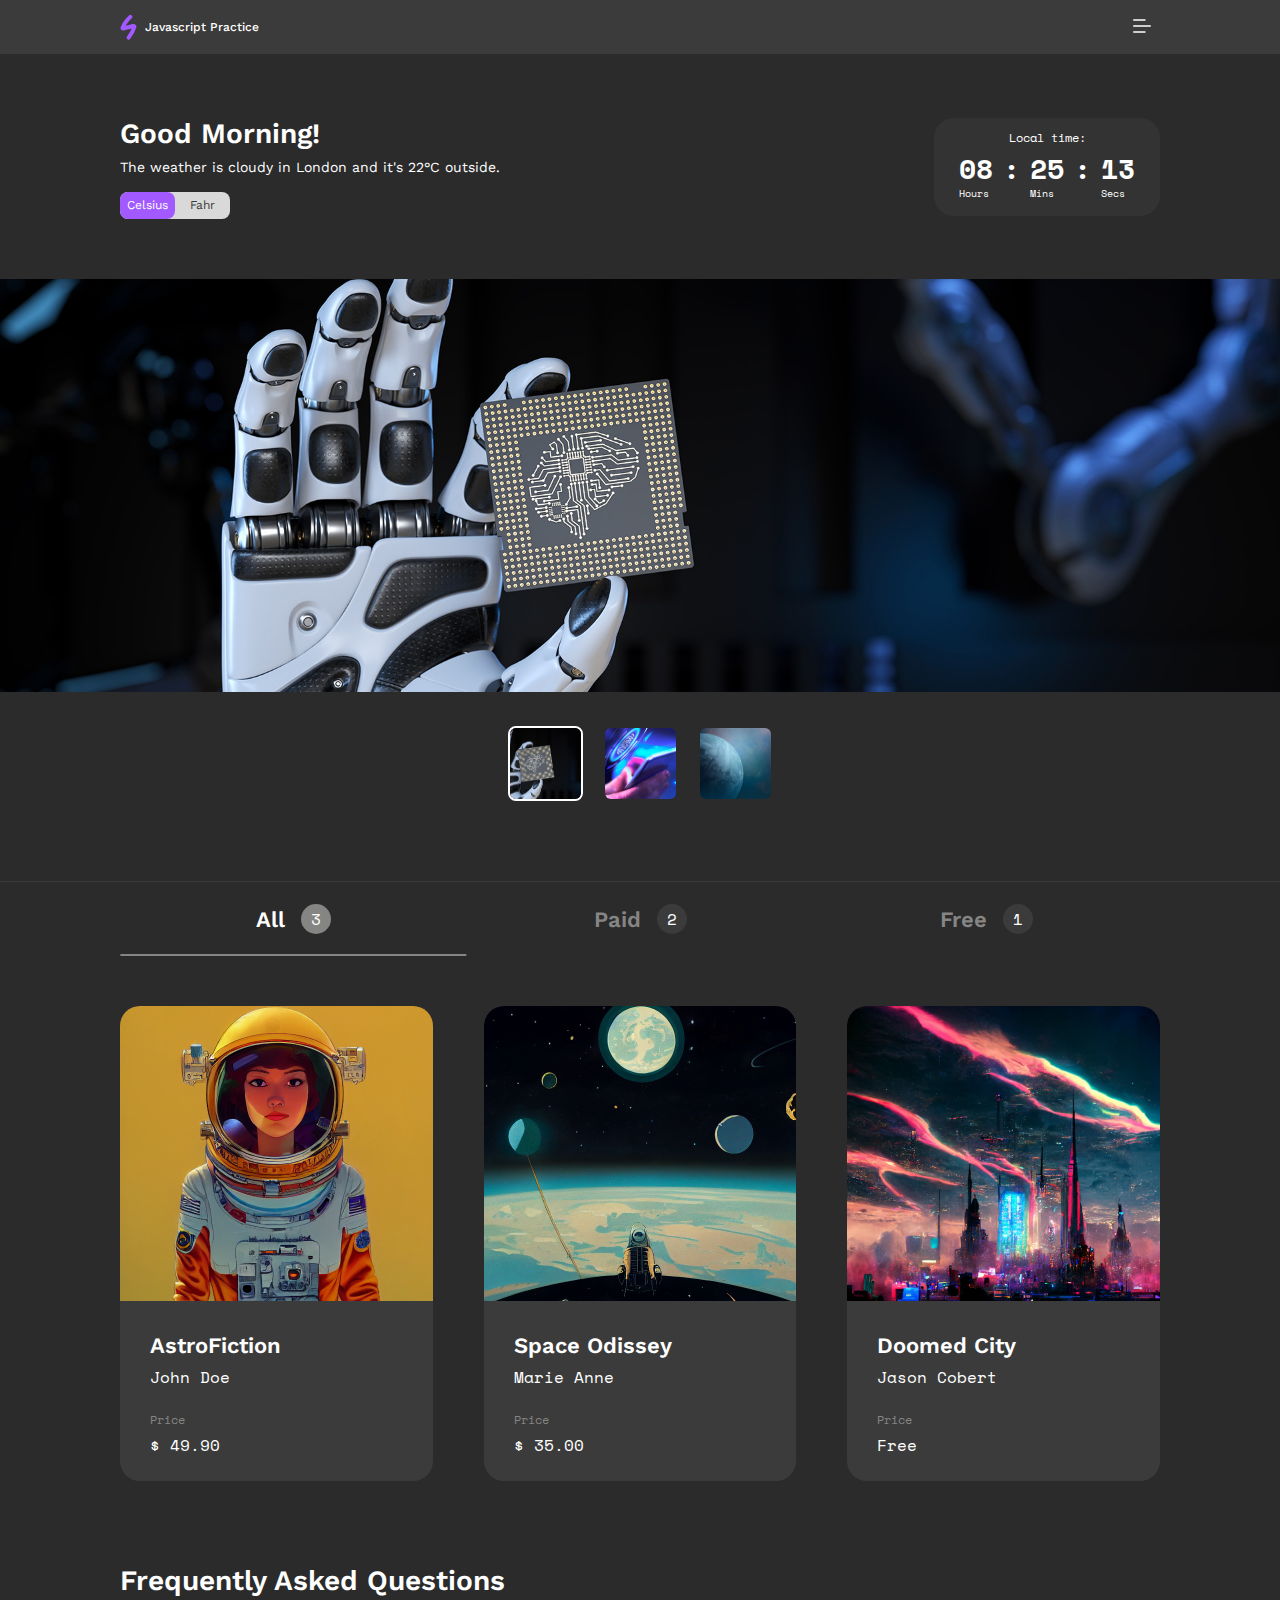
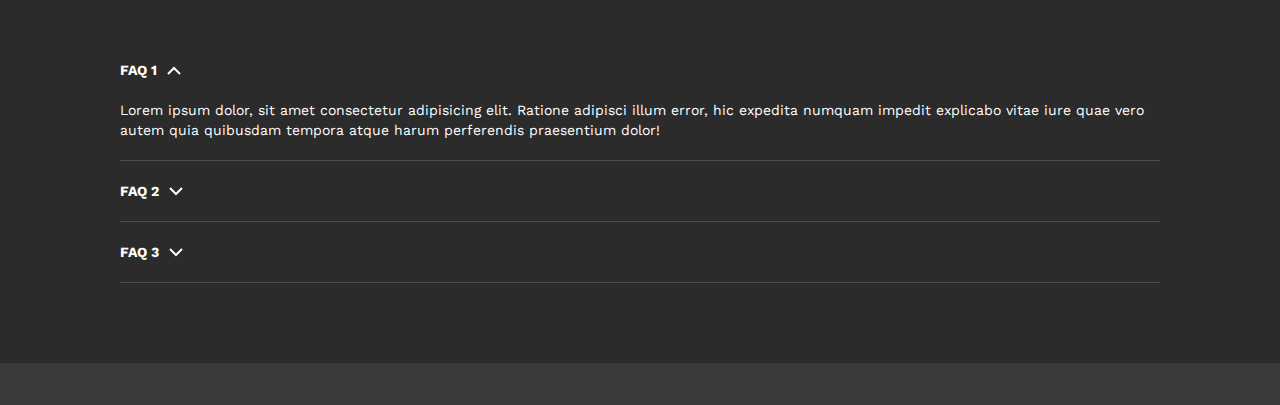
==== index.html @ d3bd20b4 "First commit only with layout code" ====
<!DOCTYPE html>
<html lang="en">
  <head>
    <meta charset="UTF-8" />
    <meta http-equiv="X-UA-Compatible" content="IE=edge" />
    <meta name="viewport" content="width=device-width, initial-scale=1.0" />
    <title>Javascript Practice </title>
    <link rel="stylesheet" href="./main.css" />
    <link rel="preconnect" href="https://fonts.googleapis.com" />
    <link rel="preconnect" href="https://fonts.gstatic.com" crossorigin />
    <link
      href="https://fonts.googleapis.com/css2?family=Space+Mono:ital,wght@0,400;0,700;1,400;1,700&family=Work+Sans:ital,wght@0,100;0,200;0,300;0,400;0,500;0,600;0,700;0,800;0,900;1,100;1,200;1,300;1,400;1,500;1,600;1,700;1,800;1,900&display=swap"
      rel="stylesheet"
    />
  </head>

  <body>
    <header>
      <nav class="container">
        <div class="nav-left-side">
          <svg
            width="17"
            height="26"
            viewBox="0 0 17 26"
            fill="none"
            xmlns="http://www.w3.org/2000/svg"
          >
            <path
              d="M10.309 2.90741C10.309 2.90741 4.29997 8.73841 2.526 13.9214C2.40313 14.2804 2.73267 14.6124 3.10045 14.5192L13.2394 11.9481C13.9358 11.7715 14.5723 12.3638 14.368 13.0525C12.9552 17.8149 8.62911 23.5897 8.62911 23.5897"
              stroke="#A259FF"
              stroke-width="4"
              stroke-linecap="round"
              stroke-linejoin="round"
            />
          </svg>
          <a href="/">Javascript Practice</a>
        </div>

        <button id="open-nav-menu">
          <svg
            width="24"
            height="24"
            viewBox="0 0 24 24"
            fill="none"
            xmlns="http://www.w3.org/2000/svg"
          >
            <path
              fill-rule="evenodd"
              clip-rule="evenodd"
              d="M3 12C3 11.5858 3.33579 11.25 3.75 11.25H20.25C20.6642 11.25 21 11.5858 21 12C21 12.4142 20.6642 12.75 20.25 12.75H3.75C3.33579 12.75 3 12.4142 3 12Z"
              fill="white"
            />
            <path
              fill-rule="evenodd"
              clip-rule="evenodd"
              d="M3 6C3 5.58579 3.33579 5.25 3.75 5.25H15C15.4142 5.25 15.75 5.58579 15.75 6C15.75 6.41421 15.4142 6.75 15 6.75H3.75C3.33579 6.75 3 6.41421 3 6Z"
              fill="white"
            />
            <path
              fill-rule="evenodd"
              clip-rule="evenodd"
              d="M3 18C3 17.5858 3.33579 17.25 3.75 17.25H15C15.4142 17.25 15.75 17.5858 15.75 18C15.75 18.4142 15.4142 18.75 15 18.75H3.75C3.33579 18.75 3 18.4142 3 18Z"
              fill="white"
            />
          </svg>
        </button>

        <div class="wrapper">
          <ul>
            <li>
              <button id="close-nav-menu">
                <svg
                  width="47"
                  height="47"
                  viewBox="0 0 47 47"
                  fill="none"
                  xmlns="http://www.w3.org/2000/svg"
                >
                  <path
                    d="M11.7505 11.7495L35.2505 35.2495"
                    stroke="#A259FF"
                    stroke-width="6"
                  />
                  <path
                    d="M35.2502 11.7502L11.7502 35.2502"
                    stroke="#A259FF"
                    stroke-width="6"
                  />
                </svg>
              </button>
            </li>
            <li><a href="#home">Home</a></li>
            <li><a href="#gallery">Gallery</a></li>
            <li><a href="#products">Products</a></li>
            <li><a href="#faqs">FAQs</a></li>
            <li class="socials">
              <p>Join our community</p>

              <div>
                <a href="#">
                  <img
                    src="./assets/socials/DiscordLogo.png"
                    alt="Discord logo"
                  />
                </a>
                <a href="#">
                  <img
                    src="./assets/socials/YoutubeLogo.png"
                    alt="Youtube logo"
                  />
                </a>
                <a href="#">
                  <img
                    src="./assets/socials/TwitterLogo.png"
                    alt="Twitter logo"
                  />
                </a>
                <a href="#">
                  <img
                    src="./assets/socials/InstagramLogo.png"
                    alt="Instagram logo"
                  />
                </a>
              </div>
            </li>
          </ul>
        </div>
      </nav>
    </header>

    <main>
      <section id="home" class="container greeting-section">
        <div class="left-side">
          <h1 id="greeting">Good Morning!</h1>
          <p id="weather">The weather is cloudy in London and it's 22°C outside. </p>
          <div class="weather-group">
            <input
              type="radio"
              checked="true"
              id="celsius"
              name="temperature"
            />
            <label for="celsius">Celsius</label>
            <input type="radio" id="fahr" name="temperature" />
            <label for="fahr">Fahr</label>
          </div>
        </div>

        <div class="right-side">
          <p>Local time:</p>
          <div class="local-time">
            <div class="time-holder">
              <span data-time="hours" class="time-number">08</span>
              <span class="time-letter">Hours</span>
            </div>
            <span class="time-divider">:</span>
            <div class="time-holder">
              <span data-time="minutes" class="time-number">25</span>
              <span class="time-letter">mins</span>
            </div>
            <span class="time-divider">:</span>
            <div class="time-holder">
              <span data-time="seconds" class="time-number">13</span>
              <span class="time-letter">secs</span>
            </div>
          </div>
        </div>
      </section>

      <section id="gallery" class="gallery-section">
        <img src="/assets/gallery/image1.jpg" alt="image 1" />

        <div class="thumbnails">
          <img src="./assets/gallery/image1.jpg" alt="Thumbnail Image 1" data-array-index="0" data-selected="true">
          <img src="./assets/gallery/image2.jpg" alt="Thumbnail Image 2" data-array-index="1" data-selected="false">
          <img src="./assets/gallery/image3.jpg" alt="Thumbnail Image 3" data-array-index="2" data-selected="false">
        </div>
      </section>

      <section id="products" class="container products-section">
        <div class="products-filter">
          <input type="radio" checked="true" id="all" name="products" />
          <label for="all">
            All
            <span class="product-amount">3</span>
          </label>
          <input type="radio" id="paid" name="products" />
          <label for="paid">
            Paid
            <span class="product-amount">2</span>
          </label>
          <input type="radio" id="free" name="products" />
          <label for="free">
            Free
            <span class="product-amount">1</span>
          </label>

          <span class="glider"></span>
        </div>

        <div class="products-area">
          <div class="product-item">
             <img src="./assets/products/img6.png" alt="AstroFiction">
             <div class="product-details">
                <h3 class="product-title">AstroFiction</h3>
                <p class="product-author">John Doe</p>
                <p class="price-title">Price</p>
                <p class="product-price">$ 49.90</p>
             </div>
          </div>
          <div class="product-item">
             <img src="./assets/products/img1.png" alt="Space Odissey">
             <div class="product-details">
                <h3 class="product-title">Space Odissey</h3>
                <p class="product-author">Marie Anne</p>
                <p class="price-title">Price</p>
                <p class="product-price">$ 35.00</p>
             </div>
          </div>
          <div class="product-item">
             <img src="./assets/products/img2.png" alt="Doomed City">
             <div class="product-details">
                <h3 class="product-title">Doomed City</h3>
                <p class="product-author">Jason Cobert</p>
                <p class="price-title">Price</p>
                <p class="product-price">Free</p>
             </div>
          </div>
          
       </div>

      </section>

      <section id="faqs" class="container faqs-section">
        <h3>Frequently Asked Questions</h3>

        <details open>
          <summary>FAQ 1</summary>

          <p>
            Lorem ipsum dolor, sit amet consectetur adipisicing elit. Ratione
            adipisci illum error, hic expedita numquam impedit explicabo vitae
            iure quae vero autem quia quibusdam tempora atque harum perferendis
            praesentium dolor!
          </p>
        </details>

        <details>
          <summary>FAQ 2</summary>

          <p>
            Consequuntur earum pariatur dolorem repellat temporibus ducimus sunt
            suscipit repudiandae cupiditate in accusantium recusandae tempora
            sint eligendi, perferendis aspernatur architecto voluptas laborum
            adipisci neque voluptates consequatur.
          </p>
        </details>

        <details>
          <summary>FAQ 3</summary>

          <p>
            Consequuntur earum pariatur dolorem repellat temporibus ducimus sunt
            suscipit repudiandae cupiditate in accusantium recusandae tempora
            sint eligendi, perferendis aspernatur architecto voluptas laborum
            adipisci neque voluptates consequatur.
          </p>
        </details>
      </section>
    </main>

    <footer></footer>

  </body>
</html>
---- main.css ----
:root {
  --background-color: #2b2b2b;
  --light-background-color: #3b3b3b;
  --gray-color: #cccccc;
  --dark-gray-color: #858584;
}
html {
  box-sizing: border-box;
  font-size: 16px;
  background: var(--background-color);
  color: white;
  font-family: "Work Sans", sans-serif;
  scroll-behavior: smooth;
}
*,
*:before,
*:after {
  box-sizing: inherit;
}
body,
h1,
h2,
h3,
h4,
h5,
h6,
p,
ol,
ul {
  margin: 0;
  padding: 0;
  font-weight: normal;
}
ol,
ul {
  list-style: none;
}
img {
  max-width: 100%;
  height: auto;
}
button {
  background: none;
  border: none;
  outline: none;
  cursor: pointer;
}
a {
  text-decoration: none;
  color: inherit;
}
.container {
  max-width: 1200px;
  margin: 0 auto;
  padding: 0 20px;
}
@media (min-width: 768px) {
  .container {
    padding: 0 40px;
  }
}
@media (min-width: 1024px) {
  .container {
    padding: 0 60px;
  }
}
@media (min-width: 1280px) {
  .container {
    padding: 0 80px;
  }
}
@media (min-width: 1440px) {
  .container {
    padding: 0 100px;
  }
}
header {
  background: var(--light-background-color);
}
header nav {
  height: 54px;
  display: flex;
  justify-content: space-between;
  align-items: center;
}
header nav .nav-left-side {
  display: flex;
  align-items: center;
}
header nav .nav-left-side a {
  margin-left: 8px;
  font-style: normal;
  font-weight: 500;
  font-size: 12px;
  line-height: 17px;
  text-transform: capitalize;
}
header nav .nav-right-side input[type="checkbox"] {
  display: none;
}
header nav .nav-right-side label {
  cursor: pointer;
}
header nav .wrapper {
  position: fixed;
  top: 0;
  /*left: -100%;*/
  right: -100%;
  height: 100%;
  width: 100%;
  background: var(--background-color);
  transition: all 0.6s ease-in-out;
  display: flex;
  justify-content: center;
  align-items: flex-start;
  padding: 90px 0;
  text-align: center;
  z-index: 999;
}
header nav .wrapper.nav-open {
  right: 0;
}
header nav .wrapper ul li + li {
  margin-top: 60px;
}
header nav .wrapper ul li a {
  font-style: normal;
  font-weight: 400;
  font-size: 32px;
  line-height: 22px;
}
header nav .wrapper ul li.socials p {
  color: var(--gray-color);
  font-style: normal;
  font-weight: 400;
  font-size: 16px;
  line-height: 22px;
  margin-bottom: 20px;
}
main .greeting-section {
  padding-block: 60px;
  display: flex;
  justify-content: space-between;
  align-items: center;
}
@media (max-width: 767px) {
  main .greeting-section {
    flex-direction: column;
  }
}
main .greeting-section .left-side h1 {
  font-style: normal;
  font-weight: 600;
  font-size: 28px;
  line-height: 39px;
  text-transform: capitalize;
}
main .greeting-section .left-side p {
  font-style: normal;
  font-weight: 400;
  font-size: 14px;
  line-height: 20px;
  margin-top: 4px;
}
main .greeting-section .left-side .weather-group {
  background: #d9d9d9;
  border-radius: 8px;
  width: fit-content;
  margin-top: 15px;
  display: flex;
}
main .greeting-section .left-side .weather-group input[type="radio"] {
  position: absolute;
  visibility: hidden;
  display: none;
}
main
  .greeting-section
  .left-side
  .weather-group
  input[type="radio"]:checked
  + label {
  color: #ffffff;
  background: #a259ff;
  border-radius: 8px;
}
main .greeting-section .left-side .weather-group label {
  font-style: normal;
  font-weight: 400;
  font-size: 12px;
  line-height: 17px;
  color: var(--light-background-color);
  text-transform: capitalize;
  padding: 5px;
  width: 55px;
  text-align: center;
  cursor: pointer;
}
main .greeting-section .right-side {
  background: #333333;
  border-radius: 20px;
  padding: 13px 25px 17px;
  display: flex;
  align-items: center;
  justify-content: center;
  flex-direction: column;
}
@media (max-width: 767px) {
  main .greeting-section .right-side {
    margin-top: 20px;
    width: 100%;
  }
}
main .greeting-section .right-side p {
  font-family: "Space Mono";
  font-style: normal;
  font-weight: 400;
  font-size: 12px;
  line-height: 13px;
  margin-bottom: 5px;
}
main .greeting-section .right-side .local-time {
  display: flex;
}
main .greeting-section .right-side .local-time .time-divider,
main .greeting-section .right-side .local-time .time-holder .time-number {
  font-family: "Space Mono";
  font-style: normal;
  font-weight: 700;
  font-size: 28px;
  line-height: 39px;
}
main .greeting-section .right-side .local-time .time-divider {
  margin-inline: 10px;
}
main .greeting-section .right-side .local-time .time-holder {
  display: flex;
  flex-direction: column;
  justify-content: center;
  align-items: flex-start;
}
main .greeting-section .right-side .local-time .time-holder .time-letter {
  font-family: "Space Mono";
  font-style: normal;
  font-weight: 400;
  font-size: 10px;
  line-height: 11px;
  text-transform: capitalize;
}
main .gallery-section {
  padding-bottom: 80px;
  border-bottom: 1px solid var(--light-background-color);
}
main .gallery-section > img {
  width: 100%;
  height: 100%;
  object-fit: cover;
}
main .gallery-section .thumbnails {
  margin-top: 30px;
  display: flex;
  justify-content: center;
  align-items: center;
}
main .gallery-section .thumbnails img {
  width: 75px;
  height: 75px;
  object-fit: cover;
  border-radius: 8px;
  border: 2px solid transparent;
  cursor: pointer;
}
main .gallery-section .thumbnails img[data-selected="true"] {
  border: 2px solid #ffffff;
}
main .gallery-section .thumbnails img + img {
  margin-left: 20px;
}
main .products-section {
  margin-bottom: 80px;
  margin-top: 10px;
}
main .products-section .products-filter {
  display: flex;
  justify-content: center;
  align-items: center;
  position: relative;
}
main .products-section .products-filter input[id="all"]:checked ~ .glider {
  transform: translateX(-100%);
}
main .products-section .products-filter input[id="paid"]:checked ~ .glider {
  transform: translateX(0%);
}
main .products-section .products-filter input[id="free"]:checked ~ .glider {
  transform: translateX(100%);
}
main .products-section .products-filter .glider {
  position: absolute;
  display: flex;
  height: 2px;
  width: calc(100% / 3);
  background-color: var(--dark-gray-color);
  z-index: 1;
  transition: 0.25s ease-out;
  bottom: -10px;
}
main .products-section .products-filter input[type="radio"] {
  position: absolute;
  visibility: hidden;
  display: none;
}
main .products-section .products-filter input[type="radio"]:checked + label {
  color: #ffffff;
}
main
  .products-section
  .products-filter
  input[type="radio"]:checked
  + label
  > .product-amount {
  background: var(--dark-gray-color);
}
main .products-section .products-filter label {
  display: flex;
  align-items: center;
  justify-content: center;
  height: 54px;
  width: calc(100% / 3);
  cursor: pointer;
  font-style: normal;
  font-weight: 600;
  font-size: 22px;
  line-height: 31px;
  transition: color 0.15s ease-in;
  color: var(--dark-gray-color);
}
main .products-section .products-filter label .product-amount {
  font-family: "Space Mono";
  font-style: normal;
  font-weight: 400;
  font-size: 16px;
  line-height: 22px;
  color: #fff;
  background: var(--light-background-color);
  border-radius: 20px;
  width: 30px;
  height: 30px;
  display: flex;
  align-items: center;
  justify-content: center;
  margin-left: 16px;
}
main .products-section .products-area {
  margin-top: 60px;
  display: grid;
  grid-template-columns: repeat(3, 1fr);
  row-gap: 35px;
  column-gap: 51px;
}
@media (max-width: 767px) {
  main .products-section .products-area {
    grid-template-columns: repeat(2, 1fr);
  }
}
@media (max-width: 575px) {
  main .products-section .products-area {
    grid-template-columns: repeat(1, 1fr);
  }
}
main .products-section .products-area .product-item {
  background: var(--light-background-color);
  border-radius: 20px;
  cursor: pointer;
}
main .products-section .products-area .product-item img {
  width: 100%;
  height: 295px;
  object-fit: cover;
  border-radius: 20px 20px 0 0;
}
main .products-section .products-area .product-item .product-details {
  padding: 25px 30px;
}
main
  .products-section
  .products-area
  .product-item
  .product-details
  .product-title {
  font-style: normal;
  font-weight: 600;
  font-size: 22px;
  line-height: 31px;
}
main
  .products-section
  .products-area
  .product-item
  .product-details
  .product-author {
  margin-top: 5px;
  font-family: "Space Mono";
  font-style: normal;
  font-weight: 400;
  font-size: 16px;
  line-height: 22px;
}
main
  .products-section
  .products-area
  .product-item
  .product-details
  .price-title {
  font-family: "Space Mono";
  font-style: normal;
  font-weight: 400;
  font-size: 12px;
  line-height: 13px;
  color: var(--dark-gray-color);
  margin-top: 25px;
}
main
  .products-section
  .products-area
  .product-item
  .product-details
  .product-price {
  font-family: "Space Mono";
  font-style: normal;
  font-weight: 400;
  font-size: 16px;
  line-height: 22px;
  margin-top: 8px;
}
main .faqs-section {
  margin-bottom: 80px;
}
main .faqs-section h3 {
  font-style: normal;
  font-weight: 600;
  font-size: 28px;
  line-height: 39px;
  margin-bottom: 40px;
}
main .faqs-section details {
  border-bottom: 1px solid #4e4e4e;
}
main .faqs-section details[open] {
  padding-bottom: 20px;
}
main .faqs-section details[open] summary::after {
  content: url("data:image/svg+xml,<svg width='14' height='9' viewBox='0 0 14 9' fill='none' xmlns='http://www.w3.org/2000/svg'><path d='M1 8L7 2L13 8' stroke='white' stroke-width='2'/></svg>");
}
main .faqs-section details summary {
  padding: 20px 0;
  font-style: normal;
  font-weight: 700;
  font-size: 14px;
  line-height: 20px;
  width: 100%;
  cursor: pointer;
  list-style: none;
}
main .faqs-section details summary::-webkit-details-marker,
main .faqs-section details summary::marker {
  display: none;
}
main .faqs-section details summary::after {
  content: url("data:image/svg+xml,<svg width='14' height='9' viewBox='0 0 14 9' fill='none' xmlns='http://www.w3.org/2000/svg'><path d='M13 1L7 7L1 1' stroke='white' stroke-width='2'/></svg>");
  margin-left: 10px;
}
main .faqs-section details p {
  font-style: normal;
  font-weight: 400;
  font-size: 14px;
  line-height: 20px;
}
footer {
  padding: 21px;
  color: var(--gray-color);
  font-style: normal;
  font-weight: 400;
  font-size: 12px;
  line-height: 13px;
  text-align: center;
  width: 100%;
  background-color: var(--light-background-color);
}
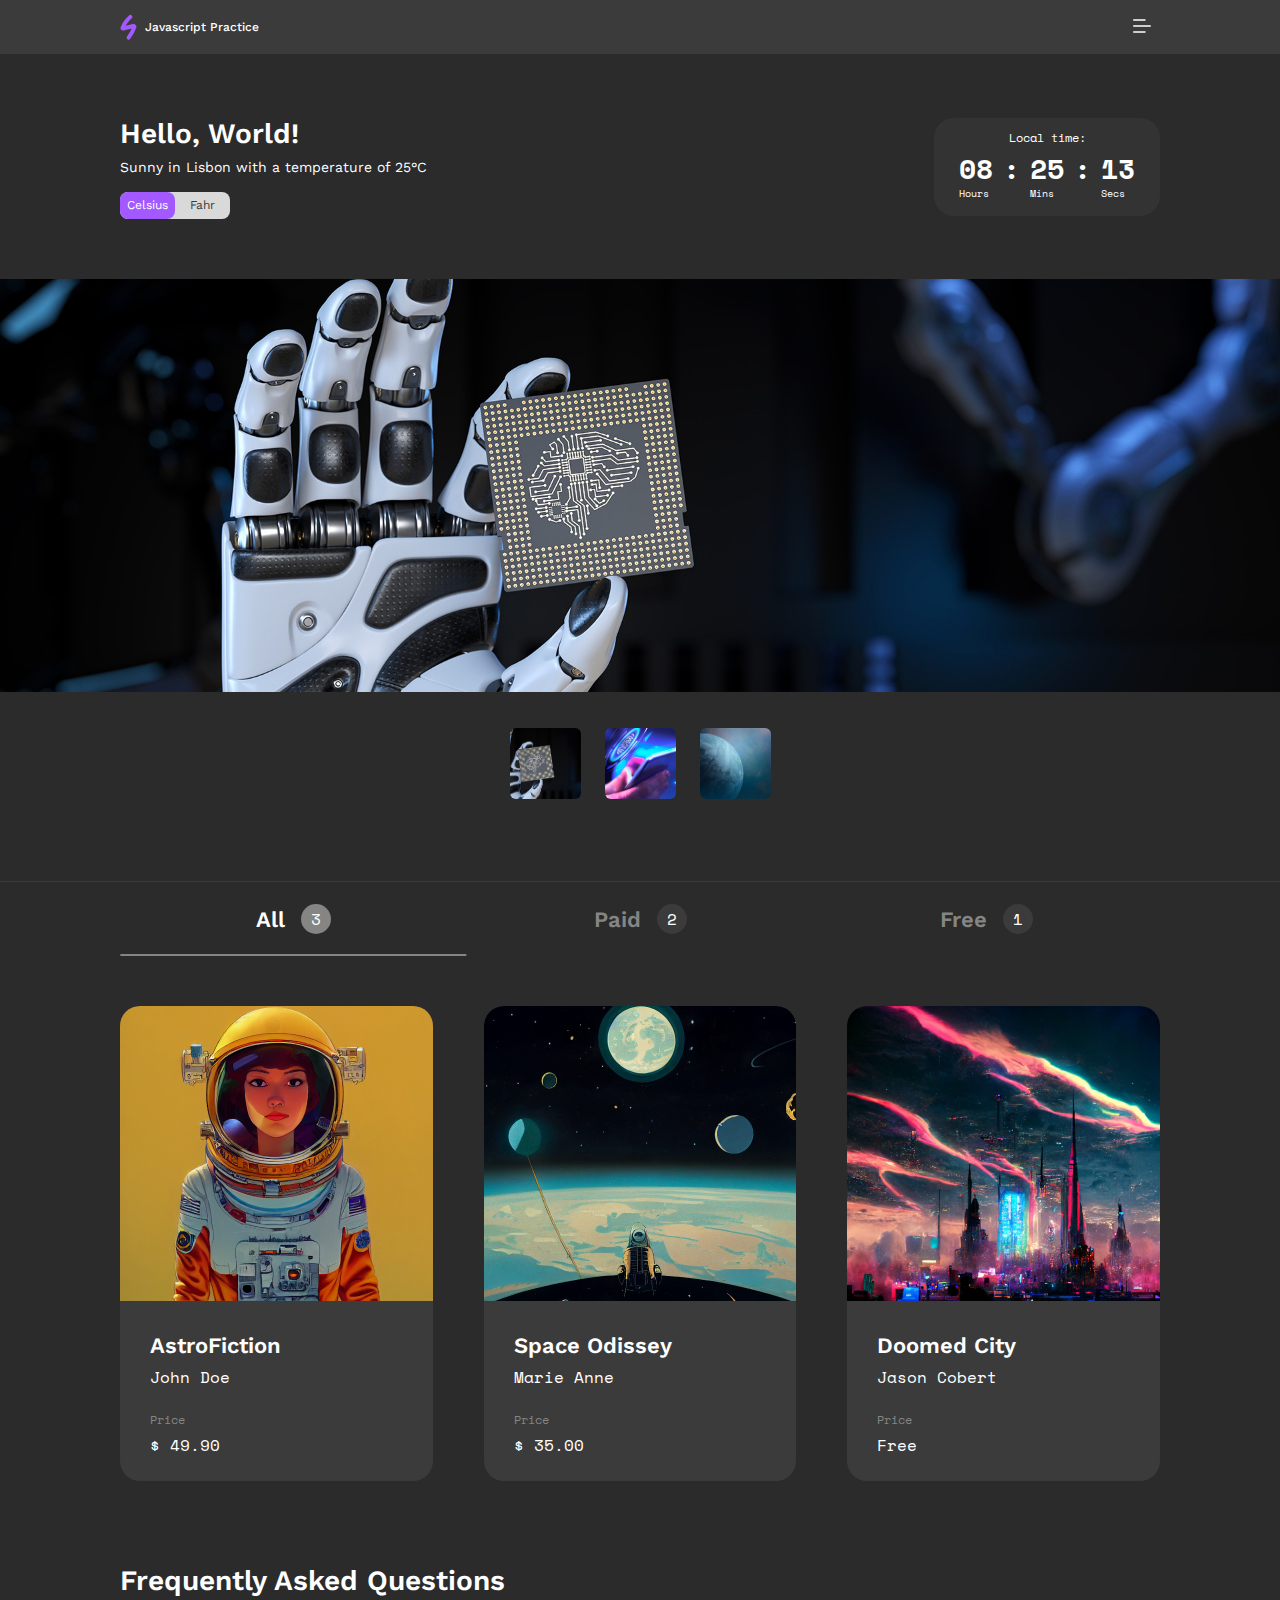
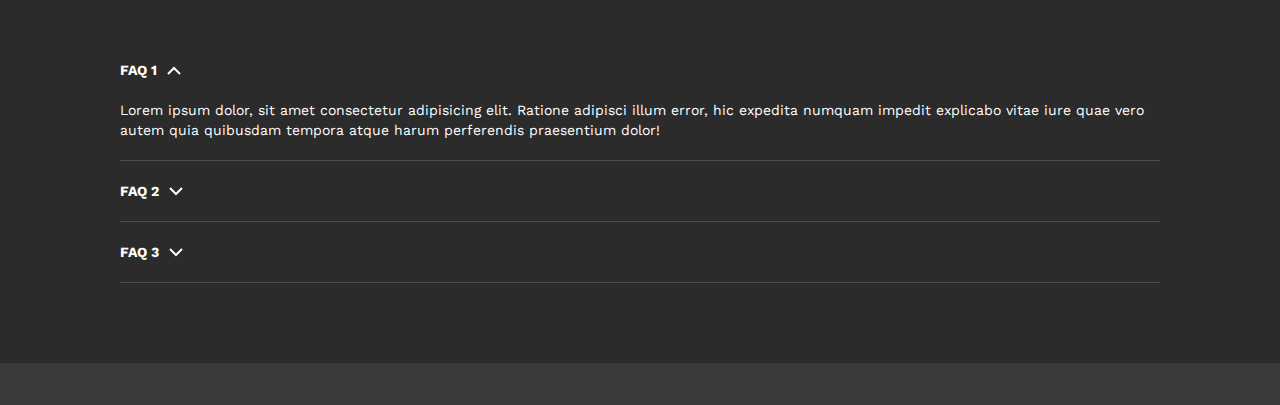
==== commit 3056316b: "Gallery in JS" ====
--- a/index.html
+++ b/index.html
@@ -168,12 +168,12 @@
       </section>
 
       <section id="gallery" class="gallery-section">
-        <img src="/assets/gallery/image1.jpg" alt="image 1" />
+        <img src="" alt="" />
 
         <div class="thumbnails">
-          <img src="./assets/gallery/image1.jpg" alt="Thumbnail Image 1" data-array-index="0" data-selected="true">
+          <!-- <img src="./assets/gallery/image1.jpg" alt="Thumbnail Image 1" data-array-index="0" data-selected="true">
           <img src="./assets/gallery/image2.jpg" alt="Thumbnail Image 2" data-array-index="1" data-selected="false">
-          <img src="./assets/gallery/image3.jpg" alt="Thumbnail Image 3" data-array-index="2" data-selected="false">
+          <img src="./assets/gallery/image3.jpg" alt="Thumbnail Image 3" data-array-index="2" data-selected="false"> -->
         </div>
       </section>
 
@@ -270,6 +270,6 @@
     </main>
 
     <footer></footer>
-
+    <script src="main.js"></script>
   </body>
 </html>
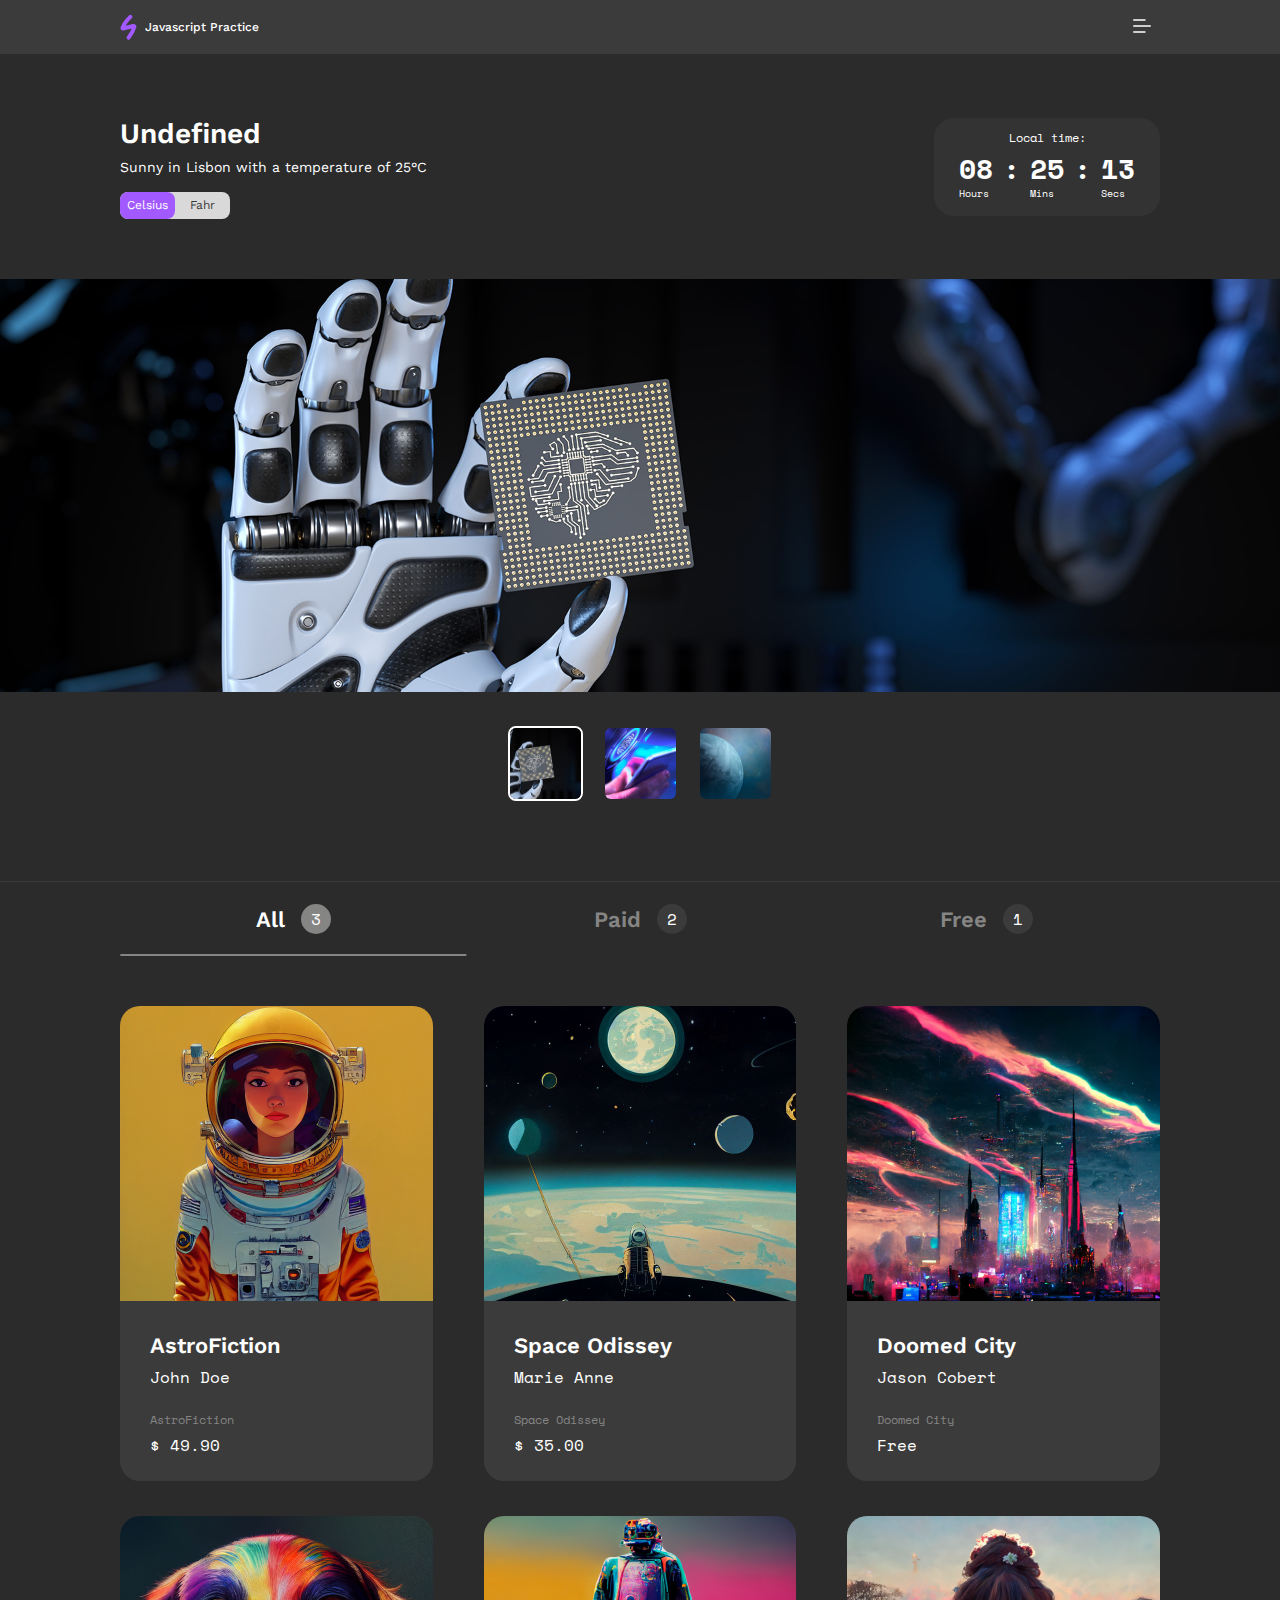
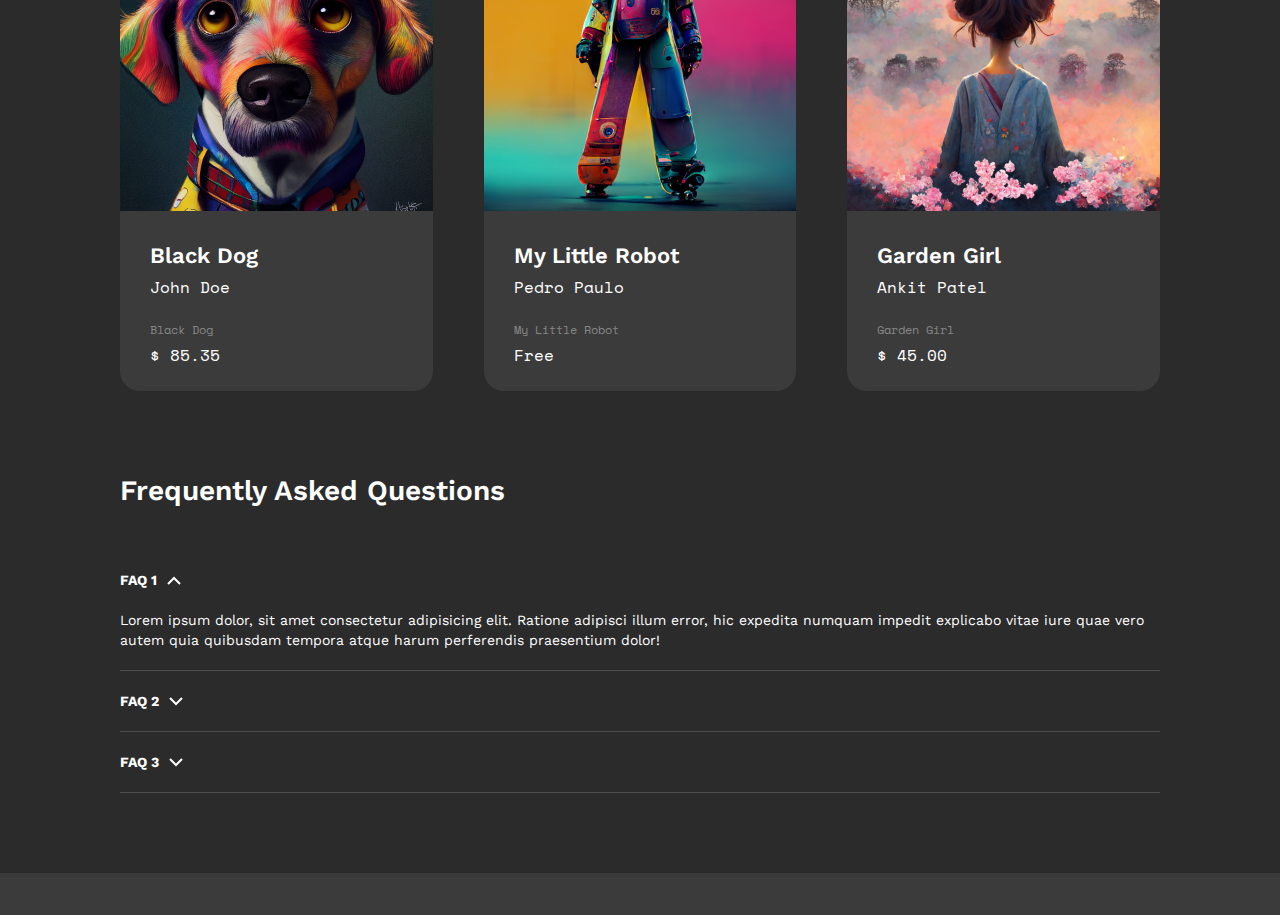
==== commit f88d90d4: "Products img and details on js" ====
--- a/index.html
+++ b/index.html
@@ -199,33 +199,6 @@
         </div>
 
         <div class="products-area">
-          <div class="product-item">
-             <img src="./assets/products/img6.png" alt="AstroFiction">
-             <div class="product-details">
-                <h3 class="product-title">AstroFiction</h3>
-                <p class="product-author">John Doe</p>
-                <p class="price-title">Price</p>
-                <p class="product-price">$ 49.90</p>
-             </div>
-          </div>
-          <div class="product-item">
-             <img src="./assets/products/img1.png" alt="Space Odissey">
-             <div class="product-details">
-                <h3 class="product-title">Space Odissey</h3>
-                <p class="product-author">Marie Anne</p>
-                <p class="price-title">Price</p>
-                <p class="product-price">$ 35.00</p>
-             </div>
-          </div>
-          <div class="product-item">
-             <img src="./assets/products/img2.png" alt="Doomed City">
-             <div class="product-details">
-                <h3 class="product-title">Doomed City</h3>
-                <p class="product-author">Jason Cobert</p>
-                <p class="price-title">Price</p>
-                <p class="product-price">Free</p>
-             </div>
-          </div>
           
        </div>
 
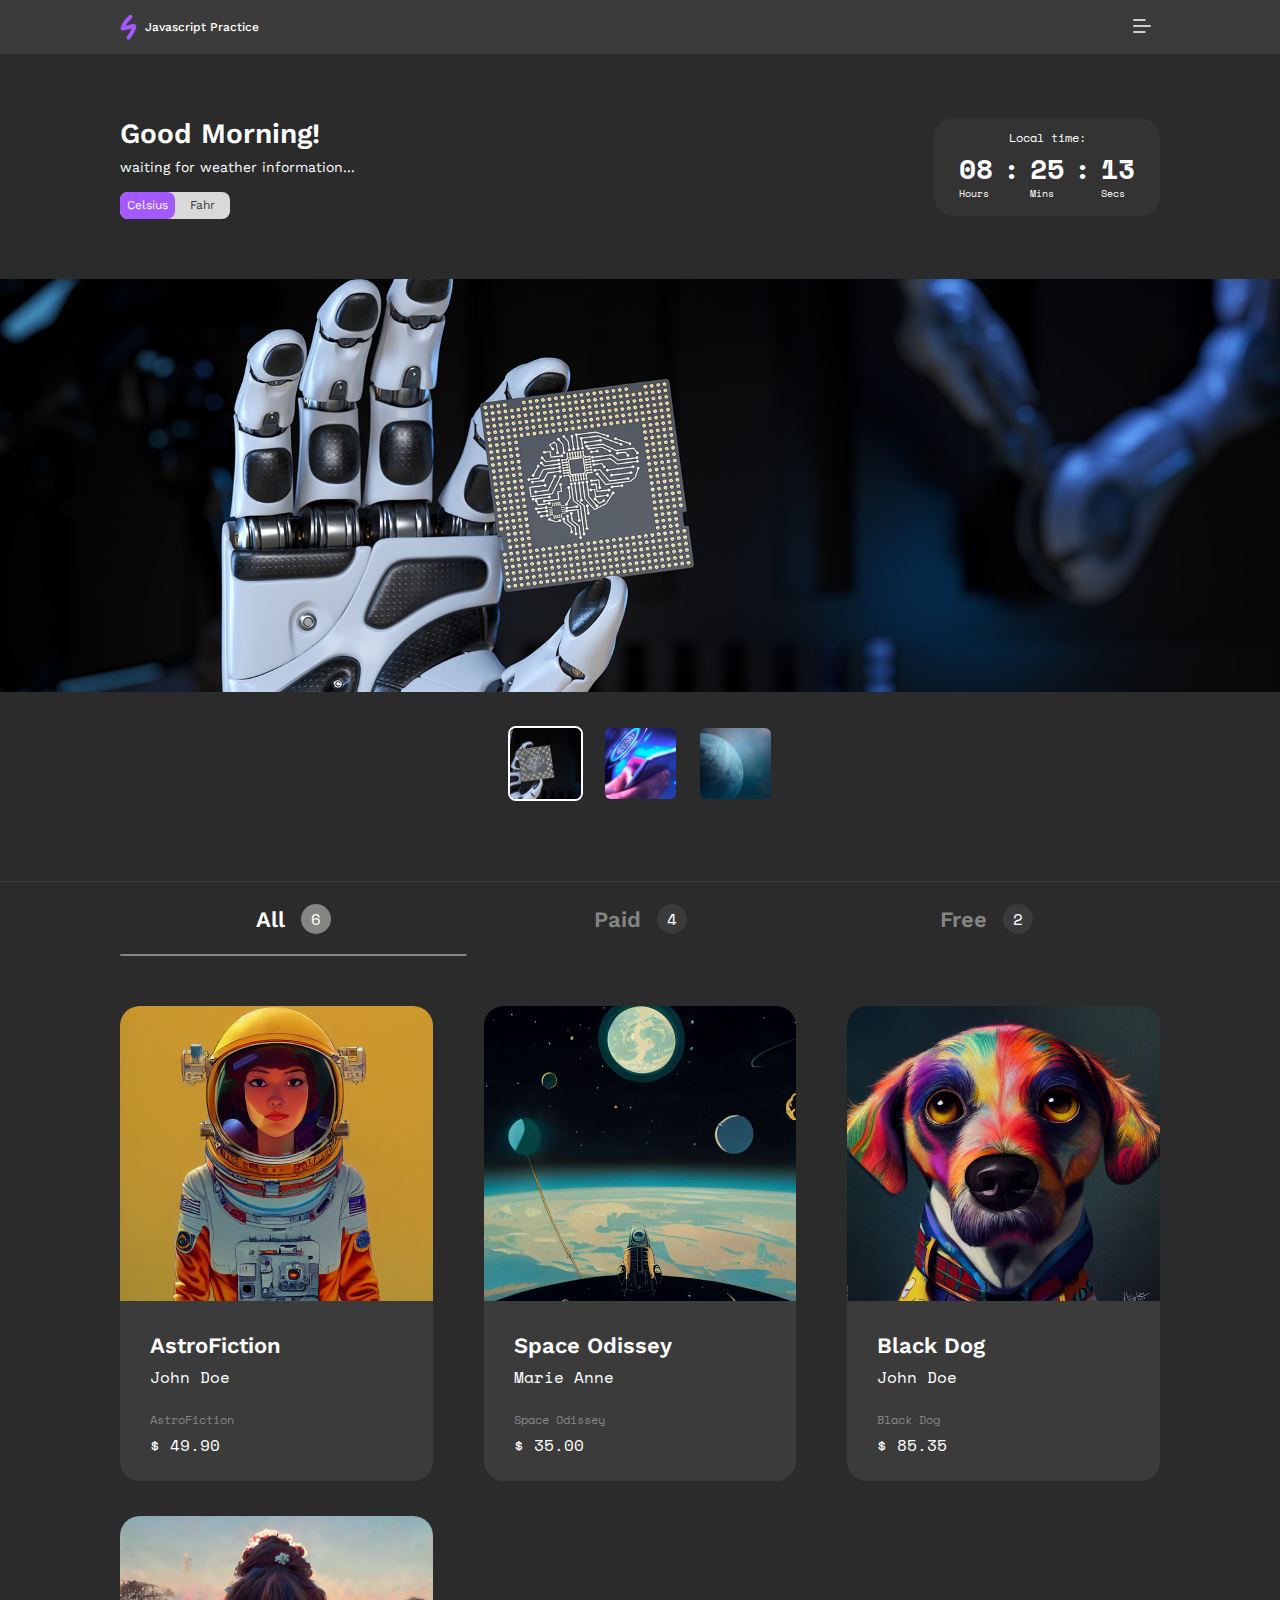
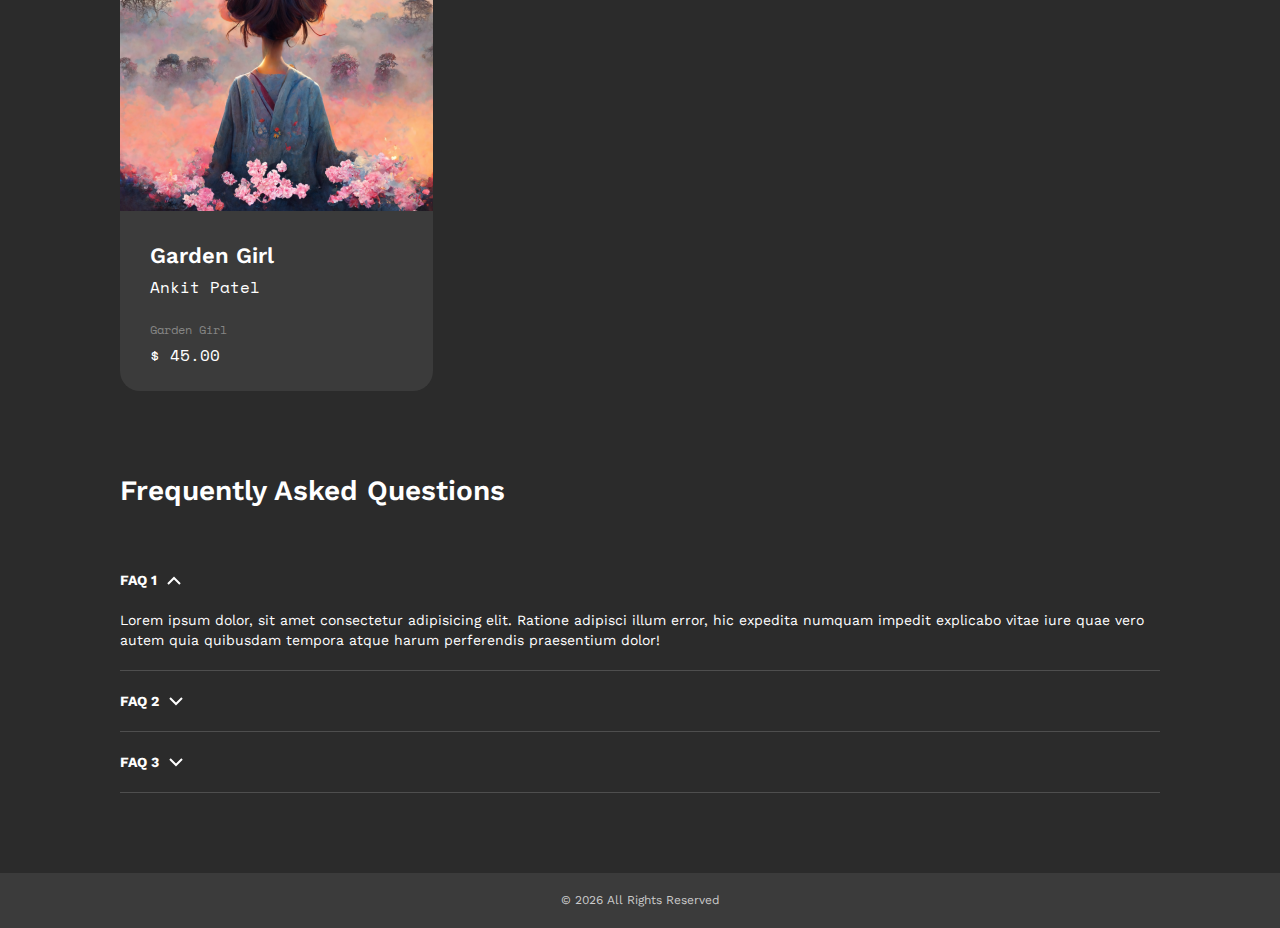
==== commit ecdd693e: "include GPS location and API weather" ====
--- a/index.html
+++ b/index.html
@@ -132,7 +132,7 @@
       <section id="home" class="container greeting-section">
         <div class="left-side">
           <h1 id="greeting">Good Morning!</h1>
-          <p id="weather">The weather is cloudy in London and it's 22°C outside. </p>
+          <p id="weather">waiting for weather information...</p>
           <div class="weather-group">
             <input
               type="radio"
@@ -171,9 +171,6 @@
         <img src="" alt="" />
 
         <div class="thumbnails">
-          <!-- <img src="./assets/gallery/image1.jpg" alt="Thumbnail Image 1" data-array-index="0" data-selected="true">
-          <img src="./assets/gallery/image2.jpg" alt="Thumbnail Image 2" data-array-index="1" data-selected="false">
-          <img src="./assets/gallery/image3.jpg" alt="Thumbnail Image 3" data-array-index="2" data-selected="false"> -->
         </div>
       </section>
 
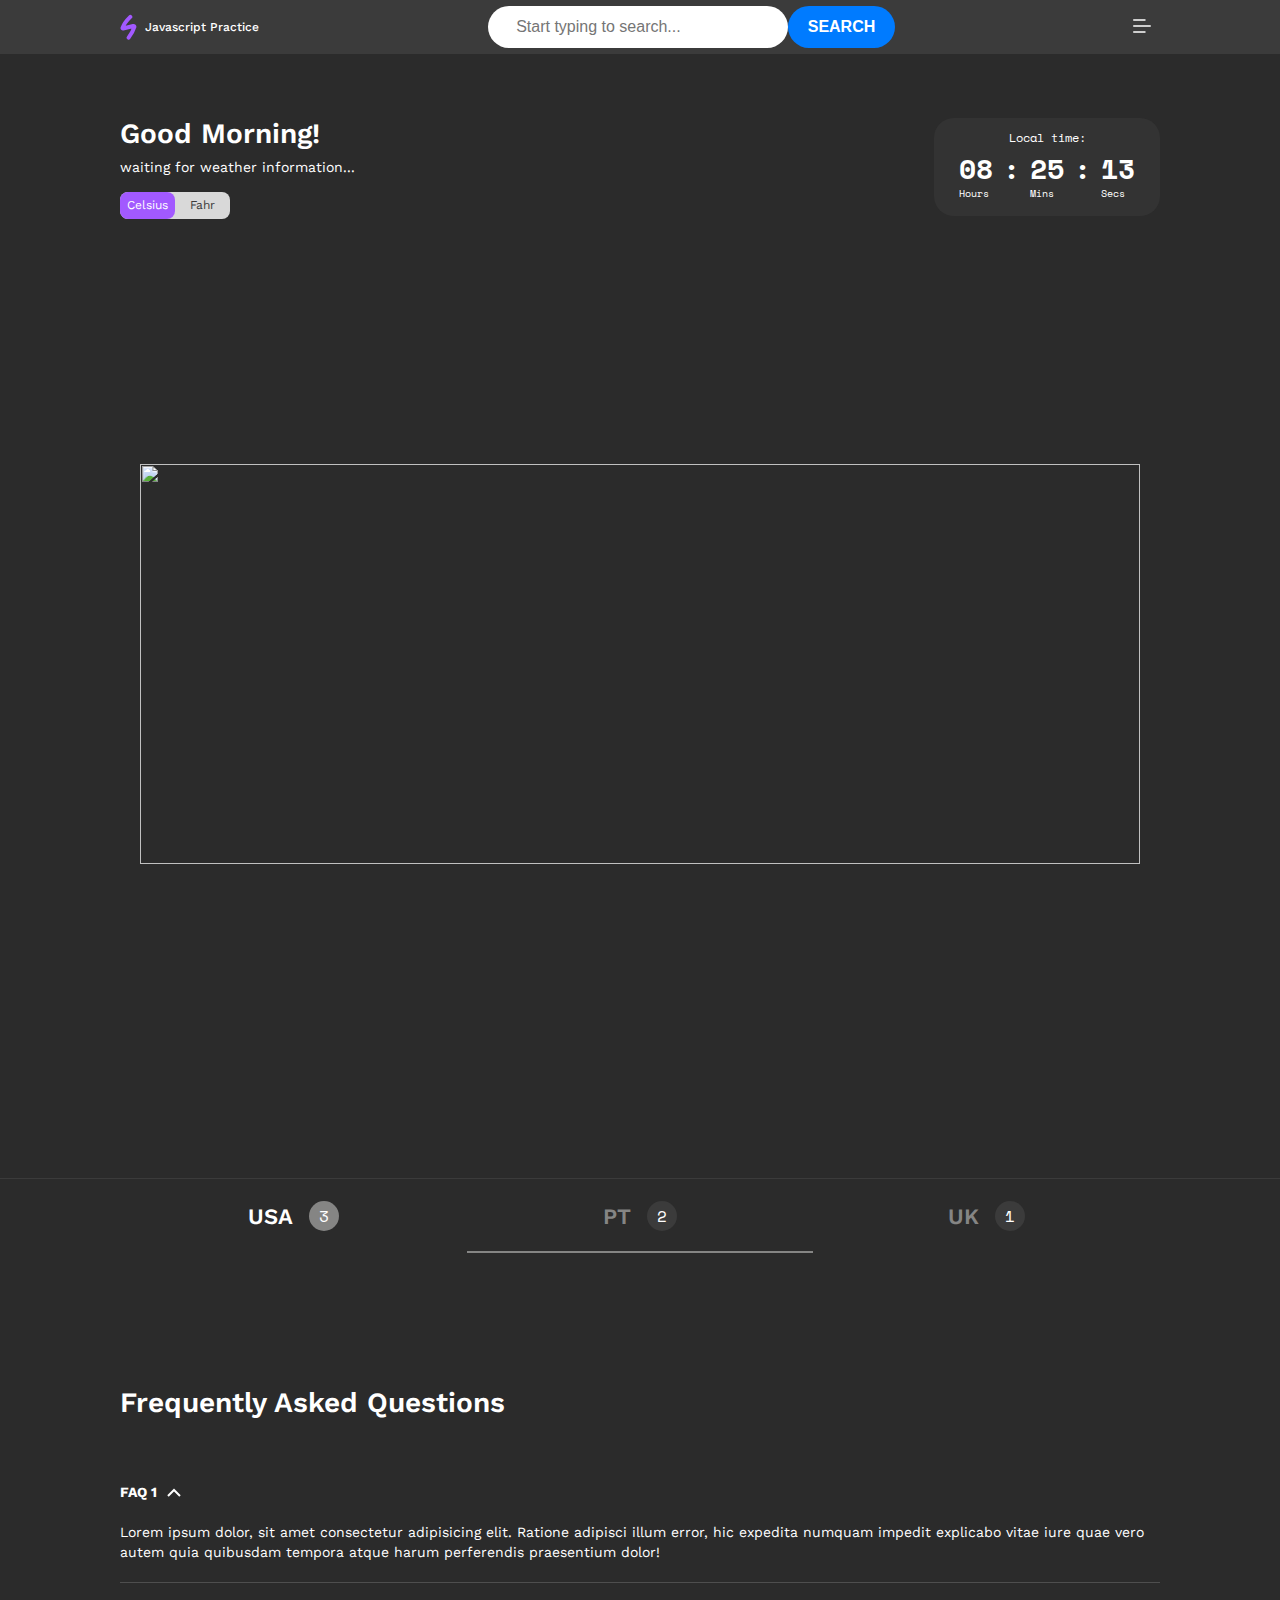
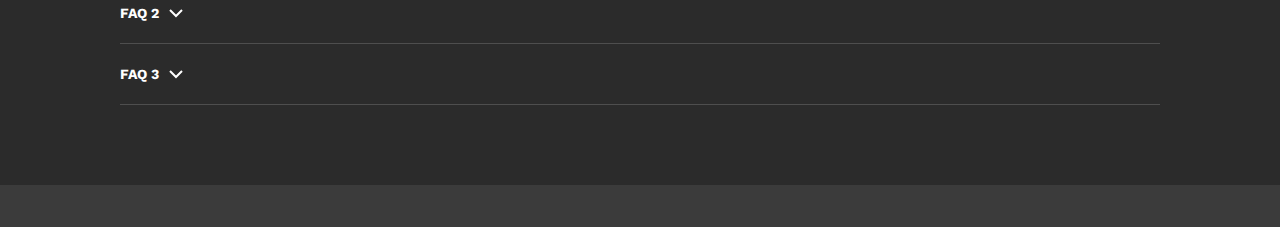
==== commit 2b600ac2: "API working with search" ====
--- a/index.html
+++ b/index.html
@@ -18,6 +18,7 @@
     <header>
       <nav class="container">
         <div class="nav-left-side">
+         
           <svg
             width="17"
             height="26"
@@ -35,7 +36,10 @@
           </svg>
           <a href="/">Javascript Practice</a>
         </div>
-
+        <div class="search-bar">
+          <input id="search" type="search" placeholder=" Start typing to search..." />
+          <button id="btnSearch">Search</button>
+        </div>
         <button id="open-nav-menu">
           <svg
             width="24"
@@ -44,7 +48,7 @@
             fill="none"
             xmlns="http://www.w3.org/2000/svg"
           >
-            <path
+            <path 
               fill-rule="evenodd"
               clip-rule="evenodd"
               d="M3 12C3 11.5858 3.33579 11.25 3.75 11.25H20.25C20.6642 11.25 21 11.5858 21 12C21 12.4142 20.6642 12.75 20.25 12.75H3.75C3.33579 12.75 3 12.4142 3 12Z"
@@ -173,27 +177,29 @@
         <div class="thumbnails">
         </div>
       </section>
-
+      <section id="search-results" class="search-results">
+       
+      </section>
       <section id="products" class="container products-section">
         <div class="products-filter">
-          <input type="radio" checked="true" id="all" name="products" />
-          <label for="all">
-            All
+          <input type="radio" checked="true" id="USA" name="products" />
+          <label for="USA">
+            USA
             <span class="product-amount">3</span>
           </label>
-          <input type="radio" id="paid" name="products" />
-          <label for="paid">
-            Paid
+          <input type="radio" id="PT" name="products" />
+          <label for="PT">
+            PT
             <span class="product-amount">2</span>
           </label>
-          <input type="radio" id="free" name="products" />
-          <label for="free">
-            Free
+          <input type="radio" id="UK" name="products" />
+          <label for="UK">
+            UK
             <span class="product-amount">1</span>
           </label>
-
           <span class="glider"></span>
         </div>
+        
 
         <div class="products-area">
           
--- a/main.css
+++ b/main.css
@@ -12,6 +12,36 @@
   font-family: "Work Sans", sans-serif;
   scroll-behavior: smooth;
 }
+
+#btnSearch {
+  background-color: #007BFF;
+  color: white;
+  border: none;
+  border-radius: 25px;
+  padding: 10px 20px;
+  font-size: 16px;
+  font-weight: bold;
+  text-transform: uppercase;
+  cursor: pointer;
+  transition: background-color 0.3s, transform 0.2s;
+}
+
+#btnSearch:hover {
+  background-color: #0056b3;
+  transform: scale(1.05);
+}
+
+#btnSearch:focus {
+  outline: none;
+  box-shadow: 0 0 0 3px rgba(38, 143, 255, 0.5);
+}
+
+#btnSearch:disabled {
+  background-color: #c0c0c0;
+  color: #6c757d;
+  cursor: not-allowed;
+}
+
 *,
 *:before,
 *:after {
@@ -262,6 +292,44 @@
   justify-content: center;
   align-items: center;
 }
+
+#gallery {
+  display: flex;
+  flex-direction: column;
+  align-items: center; 
+  justify-content: center; 
+  height: 100vh; 
+}
+
+#gallery > img {
+  width: 1000px; 
+  height: 400px; 
+  object-fit: cover; 
+  object-position: center; 
+  margin-bottom: 20px; 
+}
+
+#gallery .thumbnails {
+  display: flex;
+  gap: 10px; 
+  justify-content: center; 
+}
+
+#gallery .thumbnails img {
+  width: 100px; 
+  height: 100px; 
+  object-fit: cover; 
+  object-position: center; 
+  cursor: pointer; 
+  border: 2px solid transparent; 
+}
+
+#gallery .thumbnails img[data-selected="true"] {
+  border-color: blue; 
+}
+
+
+
 main .gallery-section .thumbnails img {
   width: 75px;
   height: 75px;
@@ -393,6 +461,36 @@
   font-size: 22px;
   line-height: 31px;
 }
+
+.search-bar {
+  display: flex;
+  justify-content: center;
+  padding: 24px;
+}
+.search-bar input {
+  width: 50%;
+  min-width: 300px;
+  padding: 12px 24px;
+  border-radius: 24px;
+  font-size: 16px;
+  border: 0px;
+  outline: none;
+}
+.search-bar [list]::-webkit-list-button,
+.search-bar [list]::-webkit-calendar-picker-indicator {
+  display: none !important;
+}
+
+.product-title {
+  font-style: normal;
+  font-weight: 600;
+  font-size: 22px;
+  line-height: 31px;
+  text-align: center;
+  text-justify: inter-word; 
+  display: block; 
+  color: #f8f8f880;
+}
 main
   .products-section
   .products-area
@@ -405,6 +503,16 @@
   font-weight: 400;
   font-size: 16px;
   line-height: 22px;
+
+}
+
+.product-author {
+  margin-top: 5px;
+  font-family: "Space Mono";
+  font-style: normal;
+  font-weight: 400;
+  font-size: 10px;
+  line-height: 22px;
 }
 main
   .products-section
